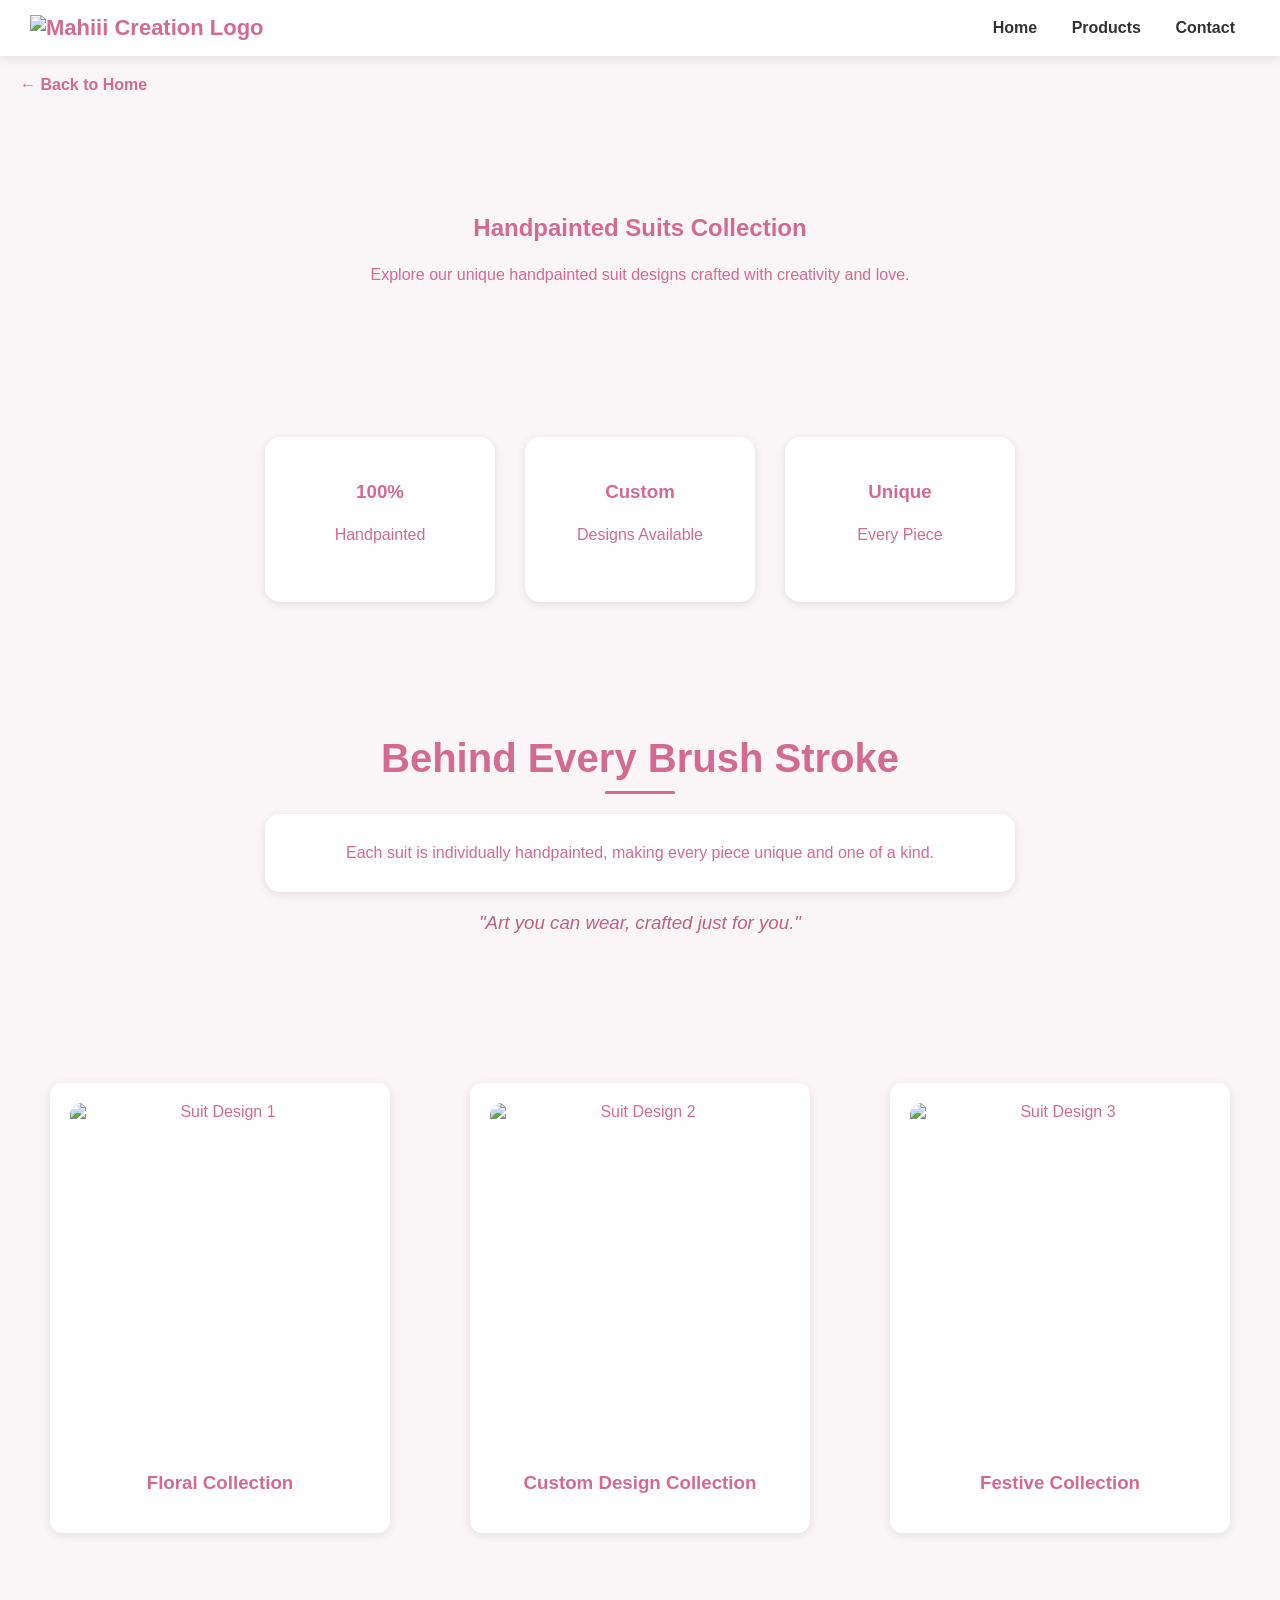
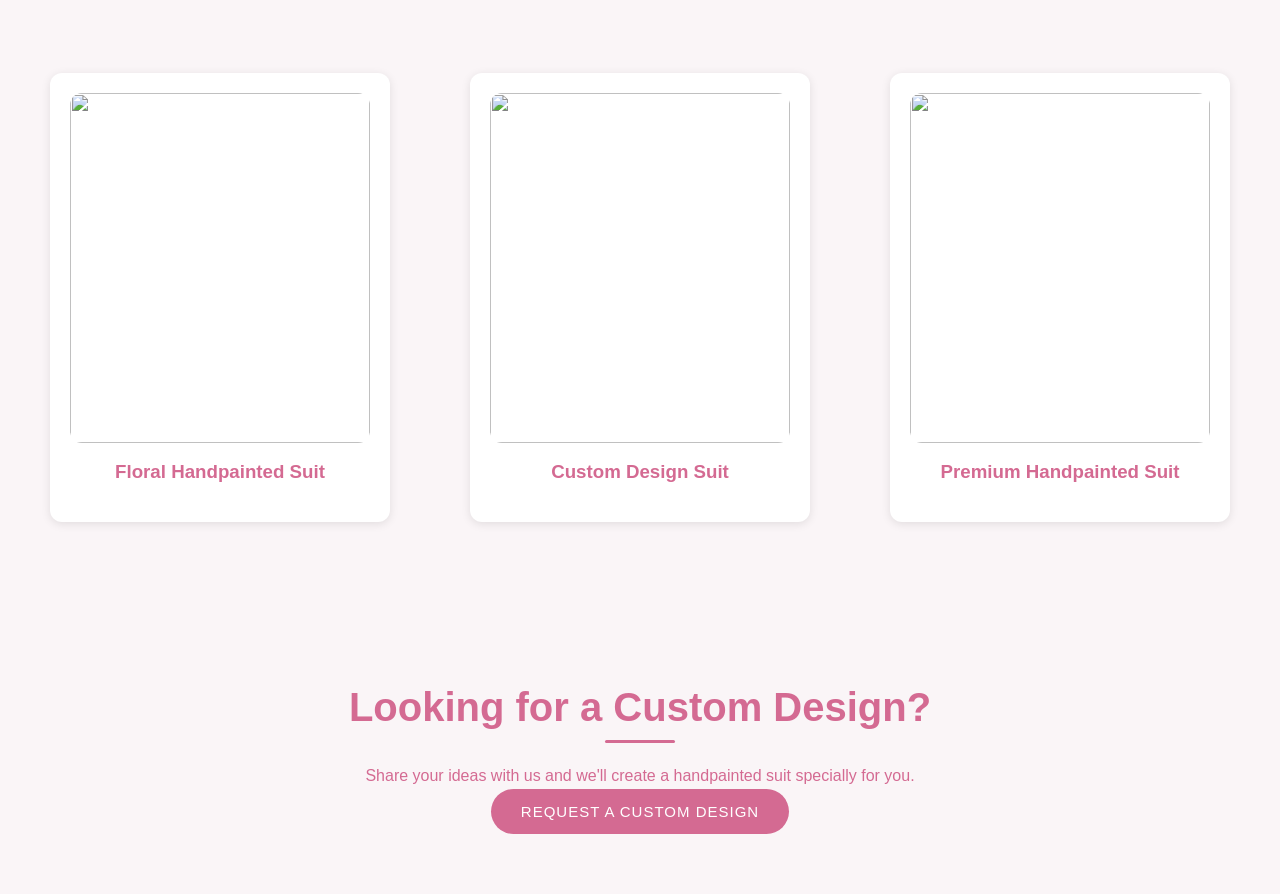
==== gul.html @ 7fc29dcc "Added website Khwaab file" ====
<!DOCTYPE html>
<html>

<head>
    <title>Handpainted Suits | Khwaab</title>
    <link rel="stylesheet" href="style.css">
</head>

<body>

    <nav>

        <div class="logo">
            <img src="images/mahii creation.png" alt="Mahiii Creation Logo">
        </div>
        <div class="nav-links">
            <a href="index.html">Home</a>
            <a href="index.html#products">Products</a>
            <a href="index.html#contact">Contact</a>
        </div>

    </nav>
    <section class="back-home">

        <a href="index.html">← Back to Home</a>

    </section>
    <section class="collection-header">

        <h1>Handpainted Suits Collection</h1>

        <p>
            Explore our unique handpainted suit designs crafted with creativity and love.
        </p>

    </section>
    <section class="collection-stats">

        <div>
            <h3>100%</h3>
            <p>Handpainted</p>
        </div>

        <div>
            <h3>Custom</h3>
            <p>Designs Available</p>
        </div>

        <div>
            <h3>Unique</h3>
            <p>Every Piece</p>
        </div>

    </section>
    <section class="story">

        <h2>Behind Every Brush Stroke</h2>

        <p>
            Each suit is individually handpainted, making every piece unique and one of a kind.
        </p>

        <h3>"Art you can wear, crafted just for you."</h3>

    </section>
    <section class="collection-gallery">

        <div class="product-card">
            <img src="https://via.placeholder.com/400x500" alt="Suit Design 1">
            <h3>Floral Collection</h3>
        </div>

        <div class="product-card">
            <img src="https://via.placeholder.com/400x500" alt="Suit Design 2">
            <h3>Custom Design Collection</h3>
        </div>

        <div class="product-card">
            <img src="https://via.placeholder.com/400x500" alt="Suit Design 3">
            <h3>Festive Collection</h3>
        </div>

    </section>
    <section class="collection-gallery">

        <div class="product-card">
            <img src="https://via.placeholder.com/400x500" alt="">
            <h3>Floral Handpainted Suit</h3>
        </div>

        <div class="product-card">
            <img src="https://via.placeholder.com/400x500" alt="">
            <h3>Custom Design Suit</h3>
        </div>

        <div class="product-card">
            <img src="https://via.placeholder.com/400x500" alt="">
            <h3>Premium Handpainted Suit</h3>
        </div>

    </section>

    <section class="custom-design">

        <h2>Looking for a Custom Design?</h2>

        <p>
            Share your ideas with us and we'll create a handpainted suit specially for you.
        </p>

        <a href="https://wa.me/91YOURNUMBER" target="_blank">
            <button>Request a Custom Design</button>
        </a>

    </section>

</body>

</html>
---- style.css ----
body {
    font-family: Arial, sans-serif;
    text-align: center;
    background-color: #faf5f7;
    color: #d46a92;
    margin: 0;
}

h1 {
    color: #d46a92;
}

.welcome-text {
    font-size: 16px;
    letter-spacing: 3px;
    text-transform: uppercase;
    margin-bottom: 10px;
    font-weight: bold;
}

.announcement {
    background-color: #f8dfe8;
    color: #a64d79;
    text-align: center;
    padding: 10px;
    font-size: 14px;
    font-weight: 500;
}

button {
    background-color: #d46a92;
    color: white;
    border: none;
    padding: 14px 30px;
    border-radius: 30px;
    cursor: pointer;
    font-size: 15px;
    letter-spacing: 1px;
    text-transform: uppercase;
    transition: 0.3s;
}

.luxury-divider {
    width: 120px;
    margin: 0 auto;
    border: none;
    border-top: 2px solid #d46a92;
}

button:hover {
    background-color: #820d3c;
    transform: translateY(-3px);
}

p {
    margin-bottom: 30px;
    max-width: 700px;
    margin: 0 auto 30px;
    line-height: 1.6;
}


nav {
    position: sticky;
    top: 0;
    background-color: white;
    padding: 15px 30px;
    z-index: 1000;

    display: flex;
    justify-content: space-between;
    align-items: center;

    box-shadow: 0 2px 10px rgba(0, 0, 0, 0.1);
}

nav a {
    text-decoration: none;
    color: #333;
    font-weight: bold;
    transition: 0.3s;
}

nav a:hover {
    color: #be6183;
}

.nav-btn {
    background-color: #d46a92;
    color: white;
    padding: 10px 18px;
    border-radius: 25px;
    text-decoration: none;
}

.nav-btn:hover {
    opacity: 0.9;
}

.logo {
    font-size: 22px;
    font-weight: bold;
    color: #d46a92;
}

.logo img {
    height: 70px;
    width: auto;
}

.nav-links a {
    text-decoration: none;
    color: #333;
    margin: 0 15px;
    font-weight: bold;
    transition: all 0.3s ease;
    position: relative;
}

.nav-links a::after {
    content: "";
    position: absolute;
    width: 0;
    height: 2px;
    background: #d46a92;
    left: 0;
    bottom: -5px;
    transition: 0.3s;
}

.nav-links a:hover::after {
    width: 100%;
}

.social-icon {
    display: flex;
    gap: 15px;
}

.social-icon a {
    color: #d46a92;
    font-size: 28px;
    transition: 0.3s;
    margin-left: 15px;
}

.social-icon a:hover {
    transform: scale(1.2);
}

html {
    scroll-behavior: smooth;
}

.product-card {
    background: white;
    width: 300px;
    margin: 20px auto;
    padding: 20px;
    border-radius: 12px;
    box-shadow: 0 2px 10px rgba(0, 0, 0, 0.1);
    overflow: hidden;
    transition: all 0.3s ease;
    display: flex;
    flex-direction: column;
    justify-content: space-between;

}

.product-card img {
    width: 100%;
    height: 350px;
    object-fit: cover;
    border-radius: 12px;
    transition: 0.3s;
}


.products-container {
    display: flex;
    justify-content: center;
    gap: 20px;
    flex-wrap: wrap;
}

.product-card:hover {
    transform: translateY(-10px);
    box-shadow: 0 8px 25px rgba(0, 0, 0, 0.15);
}

.product-card:hover img {
    transform: scale(1.05);
}

footer {
    text-align: center;
    padding: 40px 20px;
    margin-top: 40px;
    background-color: white;
}

.footer-logo {
    font-size: 24px;
    font-weight: bold;
    color: #d46a92;
    margin-bottom: 10px;
}

.footer-icons {
    margin: 15px 0;
}

.footer-icons a {
    font-size: 28px;
    margin: 0 10px;
    text-decoration: none;
}

.footer-icons .fa-instagram {
    color: #d46a92;
}

.footer-icons .fa-whatsapp {
    color: #25D366;
}

.footer-logo img {
    height: 80px;
}

.hero {
    background-image:
        linear-gradient(rgba(255, 255, 255, 0.4),
            rgba(255, 255, 255, 0.4)),
        url("images/banner.1.png");

    background-size: cover;
    background-position: center;
    height: 550px;

    display: flex;
    flex-direction: column;
    justify-content: center;
    align-items: center;

    text-align: center;

    color: rgb(95, 6, 55);
}

.hero h1 {
    font-size: 90px;
    letter-spacing: 8px;
    text-transform: uppercase;
    animation: fadeIn 1.5s ease;
}

.hero p {
    font-size: 24px;
    max-width: 700px;
    margin-bottom: 25px;
    font-weight: 500;
}

.hero button {
    background-color: #d46a92;
    color: white;
    border: none;
    padding: 15px 30px;
    border-radius: 30px;
    font-size: 18px;
    cursor: pointer;
}

.hero button:hover {
    transform: translateY(-3px);
}

.hero-tagline {
    font-size: 18px;
    font-style: italic;
    margin-bottom: 25px;
}

.contact {
    text-align: center;
    padding: 50px;
}

.contact p {
    background: white;
    max-width: 500px;
    margin: 15px auto;
    padding: 15px;
    border-radius: 10px;
    box-shadow: 0 2px 10px rgba(0, 0, 0, 0.1);
}

.gallery {
    text-align: center;
}

.gallery-container {
    display: flex;
    justify-content: center;
    gap: 20px;
    flex-wrap: wrap;
}

.gallery-item {
    width: 280px;
    overflow: hidden;
    border-radius: 15px;
    box-shadow: 0 2px 10px rgba(0, 0, 0, 0.1);
}

.gallery-item img {
    width: 100%;
    height: 350px;
    object-fit: cover;
    transition: 0.4s;
}

.gallery-item:hover img {
    transform: scale(1.08);
}

.gallery-item p {
    background: white;
    margin: 0;
    padding: 12px;
    font-weight: bold;
}

.why-us {
    text-align: center;
    padding: 50px 20px;
}

.features {
    display: flex;
    justify-content: center;
    gap: 20px;
    flex-wrap: wrap;
}

.features div {
    background: white;
    width: 250px;
    padding: 20px;
    border-radius: 15px;
    box-shadow: 0 2px 10px rgba(0, 0, 0, 0.1);
    transition: 0.3s;
}

.features div:hover {
    transform: translateY(-8px);
}

.custom-orders {
    text-align: center;
    padding: 50px 20px;
}

.custom-orders p {
    max-width: 700px;
    margin: auto;
    line-height: 1.8;
}

h2 {
    color: #d46a92;
    font-size: 40px;
    margin-bottom: 20px;
    position: relative;
}

h2::after {
    content: "";
    display: block;
    width: 70px;
    height: 3px;
    background-color: #d46a92;
    margin: 10px auto;
    border-radius: 10px;
}

.reviews {
    text-align: center;
    padding: 50px 20px;
}

.review-card {
    background: white;
    max-width: 600px;
    margin: auto;
    padding: 25px;
    border-radius: 15px;
    box-shadow: 0 2px 10px rgba(0, 0, 0, 0.1);
}

.review-card p {
    font-style: italic;
}

.instagram {
    text-align: center;
    padding: 50px 20px;
}

.instagram a {
    text-decoration: none;
    color: #d46a92;
    font-size: 22px;
    font-weight: bold;
}

.order-process {
    text-align: center;
    padding: 50px 20px;
}

.order-process p {
    background: white;
    max-width: 500px;
    margin: 15px auto;
    padding: 15px;
    border-radius: 10px;
    box-shadow: 0 2px 10px rgba(0, 0, 0, 0.1);
}

.delivery {
    text-align: center;
    padding: 50px 20px;
}

.delivery p {
    background: white;
    max-width: 700px;
    margin: auto;
    padding: 20px;
    border-radius: 15px;
    box-shadow: 0 2px 10px rgba(0, 0, 0, 0.1);
}

.faq {
    text-align: center;
    padding: 50px 20px;
}

.faq details {
    background: white;
    max-width: 700px;
    margin: 15px auto;
    padding: 15px;
    border-radius: 12px;
    box-shadow: 0 2px 10px rgba(0, 0, 0, 0.1);

    border-left: 5px solid #d46a92;
}


.faq summary {
    cursor: pointer;
    font-weight: bold;
    color: #d46a92;
}

.faq p {
    margin-top: 15px;
}

section {
    padding-top: 80px;
    padding-bottom: 80px;
    animation: fadeIn 1s ease;
}

@keyframes fadeIn {
    from {
        opacity: 0;
        transform: translateY(-20px);
    }

    to {
        opacity: 1;
        transform: translateY(0);
    }
}

#topBtn {
    position: fixed;
    bottom: 20px;
    right: 20px;
    background: #d46a92;
    color: white;
    border: none;
    border-radius: 50%;
    width: 50px;
    height: 50px;
    cursor: pointer;
}






.collection-header {
    text-align: center;
    padding: 80px 20px;
}

.collection-gallery {
    display: flex;
    justify-content: center;
    gap: 20px;
    flex-wrap: wrap;
    padding: 50px 20px;
}

.story {
    text-align: center;
    padding: 60px 20px;
}

.story p {
    max-width: 700px;
    margin: auto;
    background: white;
    padding: 25px;
    border-radius: 15px;
    box-shadow: 0 2px 10px rgba(0, 0, 0, 0.1);
    line-height: 1.8;
}

.story h3 {
    margin-top: 20px;
    font-style: italic;
    color: #be6183;
    font-weight: normal;
}

.suit-card:hover {
    transform: translateY(-8px);
}

.suit-card:hover img {
    transform: scale(1.05);
}

.custom-design {
    text-align: center;
    padding: 60px 20px;
}

.custom-design p {
    max-width: 700px;
    margin: auto;
}

.back-home {
    padding: 20px;
    text-align: left;
}

.back-home a {
    text-decoration: none;
    color: #d46a92;
    font-weight: bold;
}

.collection-stats {
    display: flex;
    justify-content: center;
    gap: 30px;
    flex-wrap: wrap;
    padding: 40px 20px;
}

.collection-stats div {
    background: white;
    padding: 25px;
    border-radius: 15px;
    width: 180px;
    box-shadow: 0 2px 10px rgba(0, 0, 0, 0.1);
}

.collection-tag {
    display: inline-block;
    background-color: #f8dfe8;
    color: #be6183;
    padding: 6px 12px;
    border-radius: 20px;
    font-size: 12px;
    font-weight: bold;
    margin-top: 15px;
}

.collection-intro {
    max-width: 700px;
    margin: 0 auto 40px;
    font-size: 18px;
}

.collection-subtitle {
    font-size: 20px;
    font-style: italic;
    color: #be6183;
    margin-bottom: 40px;
}

.fashion-quote {
    padding: 50px 20px;
}

.fashion-quote p {
    font-size: 24px;
    font-style: italic;
    color: #be6183;
}
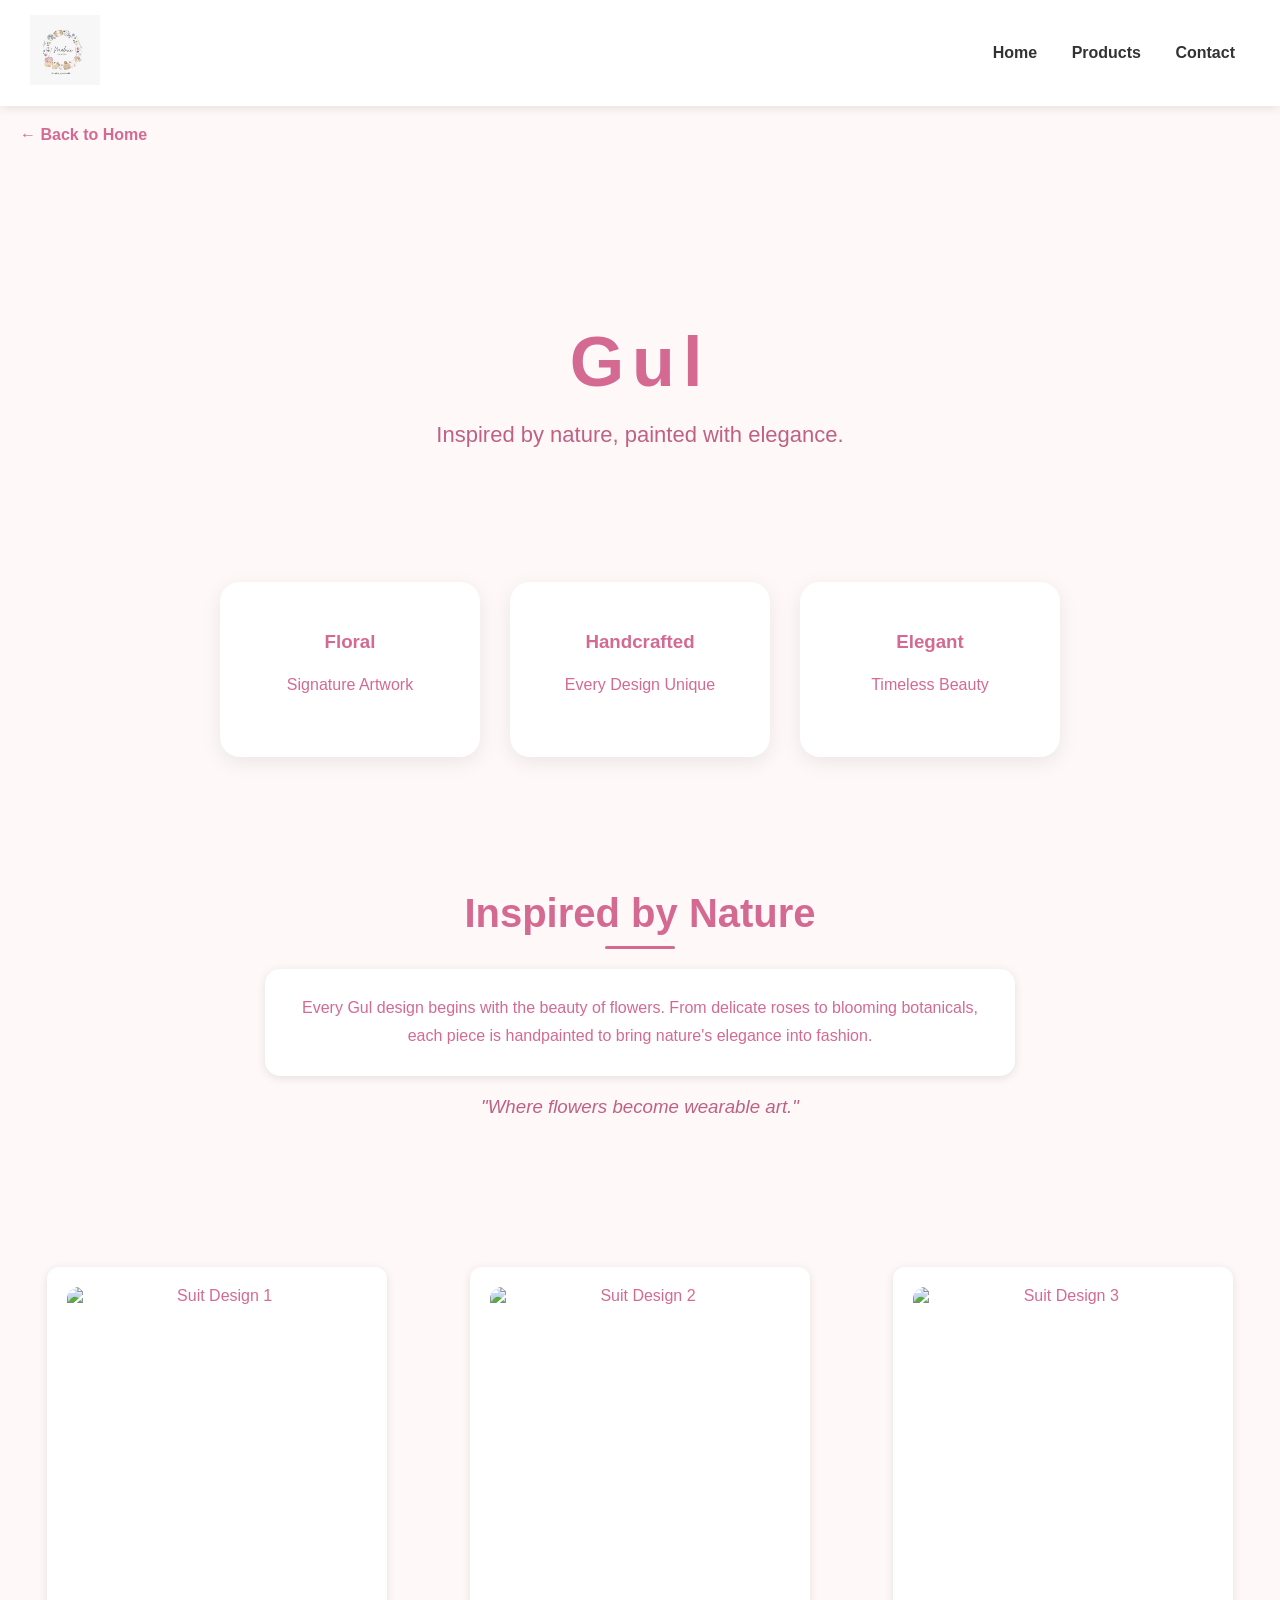
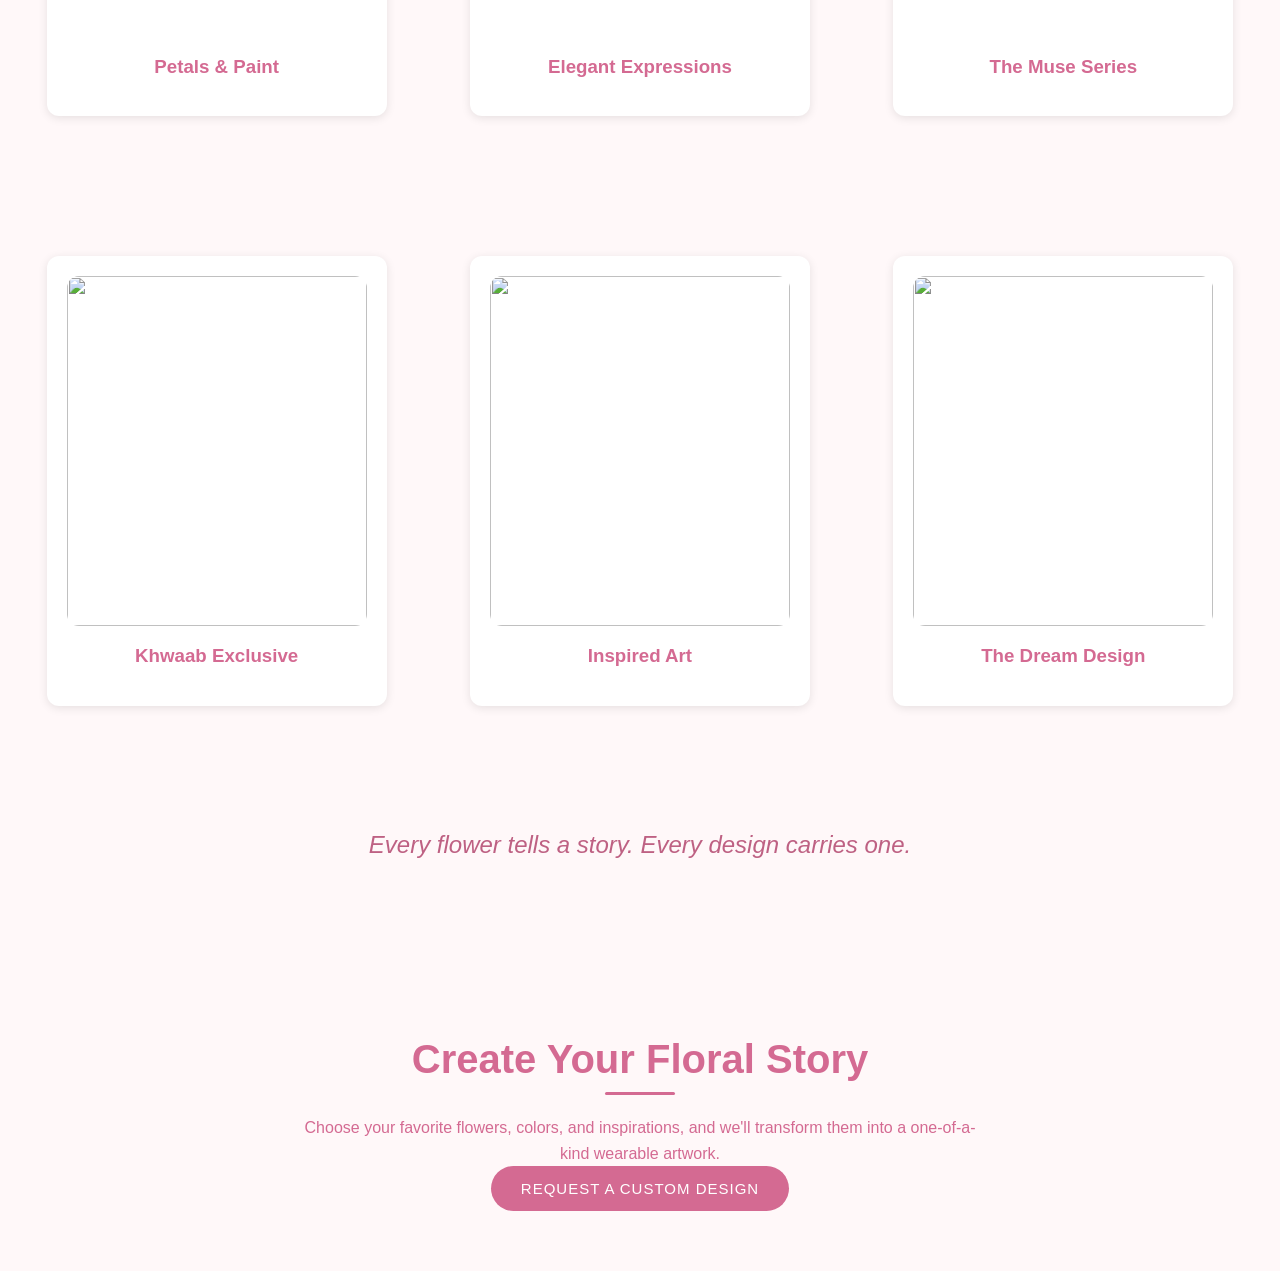
==== commit 08e617ab: "Customized Gul, Riwayat and Naya collection pages" ====
--- a/gul.html
+++ b/gul.html
@@ -2,16 +2,18 @@
 <html>
 
 <head>
-    <title>Handpainted Suits | Khwaab</title>
+    <title>
+        <title>Gul | Khwaab</title>
+    </title>
     <link rel="stylesheet" href="style.css">
 </head>
 
-<body>
+<body class="gul-page">
 
     <nav>
 
         <div class="logo">
-            <img src="images/mahii creation.png" alt="Mahiii Creation Logo">
+            <img src="images/Mahii Creation logo.jpeg" alt="Mahiii Creation Logo">
         </div>
         <div class="nav-links">
             <a href="index.html">Home</a>
@@ -27,57 +29,55 @@
     </section>
     <section class="collection-header">
 
-        <h1>Handpainted Suits Collection</h1>
 
-        <p>
-            Explore our unique handpainted suit designs crafted with creativity and love.
-        </p>
+        <h1>Gul</h1>
+        <p>Inspired by nature, painted with elegance.</p>
 
     </section>
     <section class="collection-stats">
 
         <div>
-            <h3>100%</h3>
-            <p>Handpainted</p>
+            <h3>Floral</h3>
+            <p>Signature Artwork</p>
         </div>
 
         <div>
-            <h3>Custom</h3>
-            <p>Designs Available</p>
+            <h3>Handcrafted</h3>
+            <p>Every Design Unique</p>
         </div>
 
         <div>
-            <h3>Unique</h3>
-            <p>Every Piece</p>
+            <h3>Elegant</h3>
+            <p>Timeless Beauty</p>
         </div>
 
     </section>
     <section class="story">
 
-        <h2>Behind Every Brush Stroke</h2>
+        <h2>Inspired by Nature</h2>
 
         <p>
-            Each suit is individually handpainted, making every piece unique and one of a kind.
+            Every Gul design begins with the beauty of flowers. From delicate roses to blooming botanicals, each piece
+            is handpainted to bring nature's elegance into fashion.
         </p>
 
-        <h3>"Art you can wear, crafted just for you."</h3>
-
+        <h3>"Where flowers become wearable art."</h3>
     </section>
     <section class="collection-gallery">
 
         <div class="product-card">
             <img src="https://via.placeholder.com/400x500" alt="Suit Design 1">
-            <h3>Floral Collection</h3>
+            <h3>Petals & Paint</h3>
         </div>
 
         <div class="product-card">
             <img src="https://via.placeholder.com/400x500" alt="Suit Design 2">
-            <h3>Custom Design Collection</h3>
+            <h3>Elegant Expressions</h3>
         </div>
 
         <div class="product-card">
             <img src="https://via.placeholder.com/400x500" alt="Suit Design 3">
-            <h3>Festive Collection</h3>
+            <h3>The Muse Series</h3>
         </div>
 
     </section>
@@ -85,27 +85,33 @@
 
         <div class="product-card">
             <img src="https://via.placeholder.com/400x500" alt="">
-            <h3>Floral Handpainted Suit</h3>
+            <h3>Khwaab Exclusive</h3>
         </div>
 
         <div class="product-card">
             <img src="https://via.placeholder.com/400x500" alt="">
-            <h3>Custom Design Suit</h3>
+            <h3> Inspired Art</h3>
         </div>
 
         <div class="product-card">
             <img src="https://via.placeholder.com/400x500" alt="">
-            <h3>Premium Handpainted Suit</h3>
+            <h3>The Dream Design</h3>
         </div>
 
     </section>
+    <section class="fashion-quote">
 
+        <p>
+            Every flower tells a story. Every design carries one.
+        </p>
+
+    </section>
     <section class="custom-design">
 
-        <h2>Looking for a Custom Design?</h2>
+        <h2>Create Your Floral Story</h2>
 
-        <p>
-            Share your ideas with us and we'll create a handpainted suit specially for you.
+        <p>Choose your favorite flowers, colors, and inspirations, and we'll transform them into a one-of-a-kind
+            wearable artwork.
         </p>
 
         <a href="https://wa.me/91YOURNUMBER" target="_blank">
--- a/style.css
+++ b/style.css
@@ -232,7 +232,7 @@
     background-image:
         linear-gradient(rgba(255, 255, 255, 0.4),
             rgba(255, 255, 255, 0.4)),
-        url("images/banner.1.png");
+        url("images/Banner.jpeg");
 
     background-size: cover;
     background-position: center;
@@ -506,15 +506,35 @@
 
 
 
+body.naya-page {
+    background: #f5f5f5;
+}
+body.gul-page {
+    background: #fff8f9;
+}
+body.riwayat-page {
+    background: #faf7f2;
+}
 .collection-header {
     text-align: center;
-    padding: 80px 20px;
+    padding: 100px 20px 60px;
+}
+
+.collection-header h1 {
+    font-size: 70px;
+    letter-spacing: 8px;
+    margin-bottom: 15px;
+}
+
+.collection-header p {
+    font-size: 22px;
+    color: #be6183;
 }
 
 .collection-gallery {
     display: flex;
     justify-content: center;
-    gap: 20px;
+    gap: 30px;
     flex-wrap: wrap;
     padding: 50px 20px;
 }
@@ -580,10 +600,14 @@
 
 .collection-stats div {
     background: white;
-    padding: 25px;
-    border-radius: 15px;
-    width: 180px;
-    box-shadow: 0 2px 10px rgba(0, 0, 0, 0.1);
+    padding: 30px;
+    border-radius: 20px;
+    width: 200px;
+    box-shadow: 0 5px 20px rgba(0,0,0,0.08);
+    transition: 0.3s;
+}
+.collection-stats div:hover {
+    transform: translateY(-5px);
 }
 
 .collection-tag {
